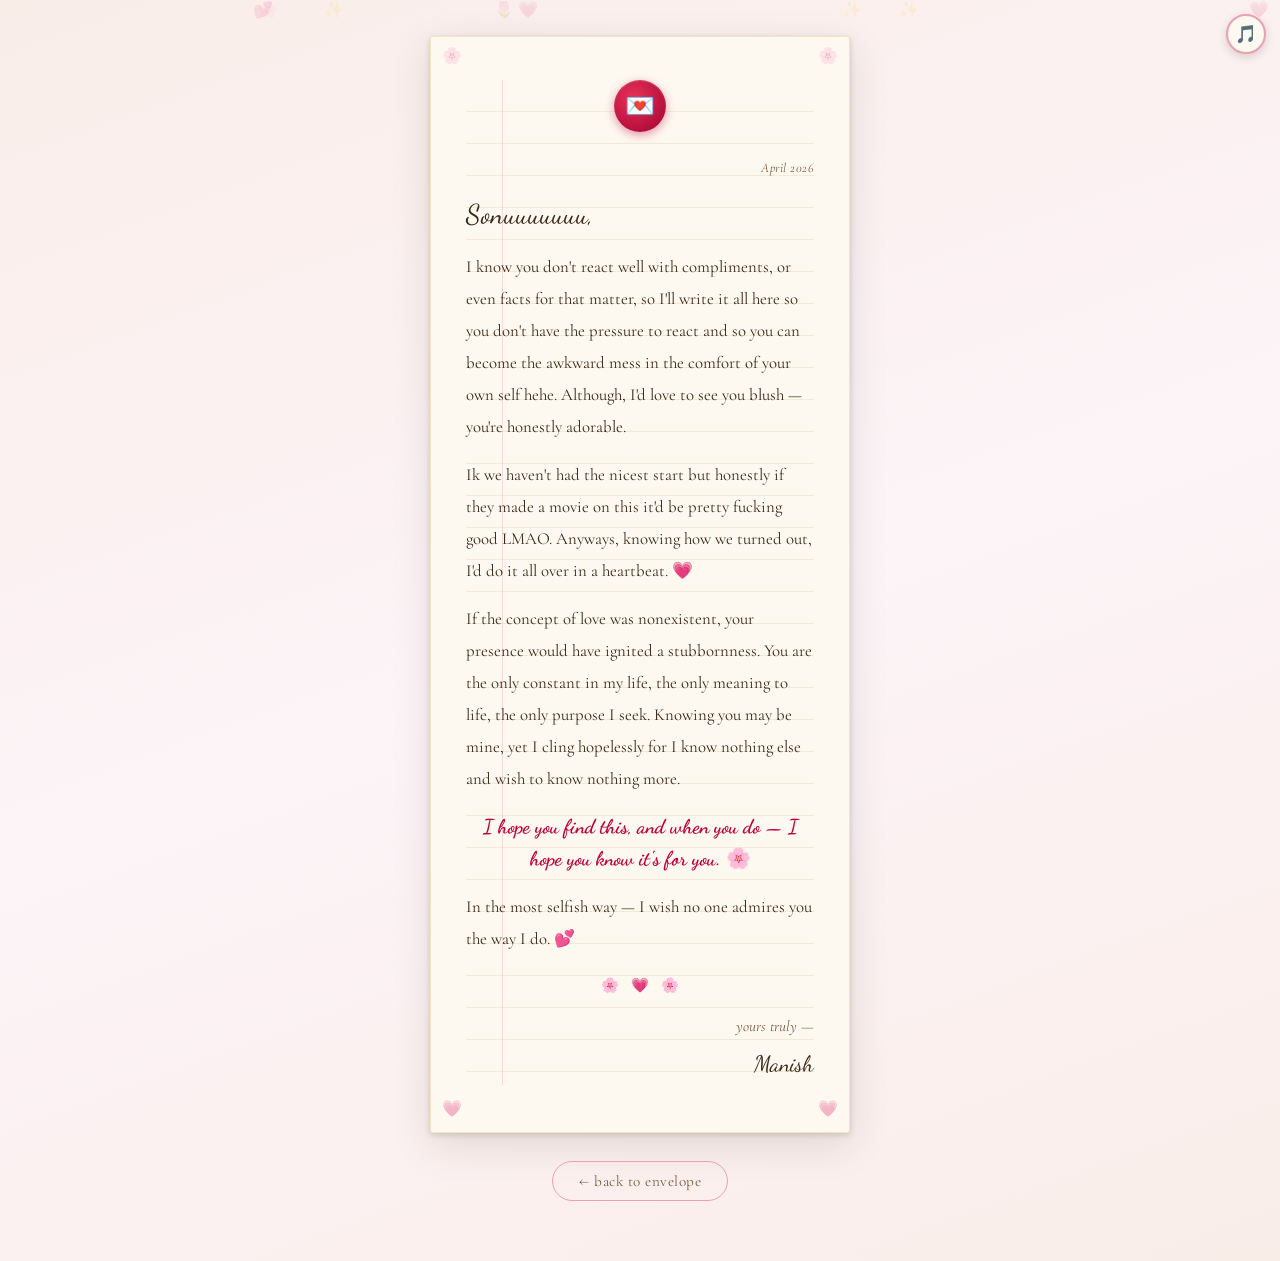
==== src/letter.html @ b6d3b0bf "newww" ====
<!DOCTYPE html>
<html lang="en">
<head>
  <meta charset="UTF-8" />
  <meta name="viewport" content="width=device-width, initial-scale=1.0, maximum-scale=1.0, user-scalable=no" />
  <title>For You 💌</title>
  <link href="https://fonts.googleapis.com/css2?family=Cormorant+Garamond:ital,wght@0,400;0,500;1,400;1,500&family=Dancing+Script:wght@600;700&display=swap" rel="stylesheet" />
  <style>
    *, *::before, *::after { box-sizing: border-box; margin: 0; padding: 0; }

    :root {
      --cream:       #fdf8f0;
      --cream-dark:  #f5ede0;
      --ink:         #3b2a1a;
      --ink-light:   #7a5c3e;
      --red:         #c0003a;
      --pink:        #e8a0b4;
      --gold:        #c9a84c;
      --shadow:      rgba(59, 42, 26, 0.18);
    }

    html, body {
      min-height: 100%;
      background: linear-gradient(160deg, #f9ede8 0%, #fdf4f8 50%, #f9ede8 100%);
      font-family: 'Cormorant Garamond', Georgia, serif;
    }

    /* ── Floating bg petals ── */
    .bg-petals { position: fixed; inset: 0; pointer-events: none; z-index: 0; overflow: hidden; }
    .petal {
      position: absolute;
      font-size: 1rem;
      opacity: 0.14;
      animation: floatUp linear infinite;
    }
    @keyframes floatUp {
      0%   { transform: translateY(100vh) rotate(0deg);   opacity: 0; }
      10%  { opacity: 0.14; }
      90%  { opacity: 0.14; }
      100% { transform: translateY(-80px) rotate(360deg); opacity: 0; }
    }

    /* ── Page wrapper ── */
    .page {
      position: relative;
      z-index: 1;
      min-height: 100vh;
      display: flex;
      flex-direction: column;
      align-items: center;
      padding: 36px 20px 60px;
    }

    /* ── Letter paper ── */
    .letter-paper {
      width: 100%;
      max-width: 420px;
      background: var(--cream);
      border-radius: 3px;
      padding: 44px 36px 48px;
      position: relative;
      box-shadow:
        0 2px 6px var(--shadow),
        0 12px 40px rgba(59,42,26,0.12),
        inset 0 0 0 1px rgba(201,168,76,0.25);
      animation: unfold 0.7s cubic-bezier(0.34, 1.56, 0.64, 1) both;
    }

    @keyframes unfold {
      0%   { opacity: 0; transform: scaleY(0.6) translateY(-30px); }
      100% { opacity: 1; transform: scaleY(1)   translateY(0); }
    }

    /* Ruled lines */
    .letter-paper::before {
      content: '';
      position: absolute;
      inset: 44px 36px 48px 36px;
      background-image: repeating-linear-gradient(
        to bottom,
        transparent 0px,
        transparent 31px,
        rgba(201,168,76,0.18) 31px,
        rgba(201,168,76,0.18) 32px
      );
      pointer-events: none;
    }

    /* Left margin line */
    .letter-paper::after {
      content: '';
      position: absolute;
      top: 44px; bottom: 48px;
      left: 72px;
      width: 1px;
      background: rgba(192, 0, 58, 0.12);
      pointer-events: none;
    }

    /* ── Wax seal top ── */
    .wax-seal {
      display: flex;
      justify-content: center;
      margin-bottom: 28px;
      animation: sealDrop 0.5s cubic-bezier(0.34,1.56,0.64,1) 0.4s both;
    }

    @keyframes sealDrop {
      0%   { opacity: 0; transform: scale(0.4) rotate(-20deg); }
      100% { opacity: 1; transform: scale(1)   rotate(0deg); }
    }

    .wax-seal-circle {
      width: 52px;
      height: 52px;
      border-radius: 50%;
      background: radial-gradient(circle at 38% 35%, #e8335a, #a0002e);
      display: flex;
      align-items: center;
      justify-content: center;
      font-size: 1.5rem;
      box-shadow: 0 3px 10px rgba(192,0,58,0.4), inset 0 1px 2px rgba(255,255,255,0.2);
    }

    /* ── Date ── */
    .letter-date {
      text-align: right;
      font-size: 0.82rem;
      color: var(--ink-light);
      letter-spacing: 0.5px;
      margin-bottom: 22px;
      font-style: italic;
      opacity: 0;
      animation: fadeUp 0.5s ease 0.6s forwards;
    }

    /* ── Salutation ── */
    .letter-salutation {
      font-family: 'Dancing Script', cursive;
      font-size: 1.7rem;
      color: var(--ink);
      margin-bottom: 20px;
      opacity: 0;
      animation: fadeUp 0.5s ease 0.75s forwards;
    }

    /* ── Body paragraphs ── */
    .letter-body p {
      font-size: 1.05rem;
      line-height: 2rem; /* matches ruled lines */
      color: var(--ink);
      margin-bottom: 0;
      padding-bottom: 0;
      text-align: left;
      opacity: 0;
      transform: translateY(8px);
    }

    .letter-body p:not(:last-child) {
      margin-bottom: 16px;
    }

    .letter-body p.anim { animation: fadeUp 0.55s ease forwards; }

    @keyframes fadeUp {
      to { opacity: 1; transform: translateY(0); }
    }

    /* ── Highlight line ── */
    .highlight-line {
      font-family: 'Dancing Script', cursive;
      font-size: 1.25rem !important;
      color: var(--red) !important;
      font-weight: 700;
      text-align: center !important;
      display: block;
      margin: 8px 0 !important;
    }

    /* ── Divider ── */
    .divider {
      text-align: center;
      margin: 20px 0 18px;
      opacity: 0;
      animation: fadeUp 0.5s ease 2.0s forwards;
    }

    .divider span { margin: 0 6px; font-size: 0.9rem; }

    /* ── Closing ── */
    .letter-closing {
      text-align: right;
      opacity: 0;
      animation: fadeUp 0.5s ease 2.2s forwards;
    }

    .letter-closing p {
      font-size: 0.95rem;
      color: var(--ink-light);
      font-style: italic;
      line-height: 1.8;
    }

    .letter-closing .signature {
      font-family: 'Dancing Script', cursive;
      font-size: 1.4rem;
      color: var(--ink);
      font-style: normal;
      margin-top: 4px;
    }

    /* ── Decorative corner flourish ── */
    .corner {
      position: absolute;
      font-size: 1rem;
      opacity: 0.35;
    }
    .corner.tl { top: 10px; left: 12px; }
    .corner.tr { top: 10px; right: 12px; }
    .corner.bl { bottom: 14px; left: 12px; }
    .corner.br { bottom: 14px; right: 12px; }

    /* ── Back button ── */
    .back-btn {
      margin-top: 28px;
      background: none;
      border: 1.5px solid var(--pink);
      border-radius: 30px;
      padding: 10px 26px;
      font-family: 'Cormorant Garamond', serif;
      font-size: 0.95rem;
      color: var(--ink-light);
      cursor: pointer;
      letter-spacing: 0.5px;
      transition: background 0.2s, color 0.2s;
      -webkit-tap-highlight-color: transparent;
      opacity: 0;
      animation: fadeUp 0.5s ease 2.6s forwards;
    }
    .back-btn:active { background: var(--pink); color: white; }

    /* ── Music (carries over) ── */
    .music-btn {
      position: fixed;
      top: 14px; right: 14px;
      z-index: 100;
      background: var(--cream);
      border: 2px solid var(--pink);
      border-radius: 50%;
      width: 40px; height: 40px;
      font-size: 1.1rem;
      cursor: pointer;
      box-shadow: 0 3px 10px var(--shadow);
      display: flex; align-items: center; justify-content: center;
      -webkit-tap-highlight-color: transparent;
    }
    .music-btn.playing { background: #ffd6e0; }

    /* Mobile */
    @media (max-width: 430px) {
      .letter-paper { padding: 36px 24px 40px; }
      .letter-paper::after { left: 60px; }
      .letter-body p { font-size: 0.98rem; }
    }
  </style>
</head>
<body>

  <!-- Floating background petals -->
  <div class="bg-petals" id="bgPetals"></div>

  <!-- Music carries over -->
  <audio id="bgMusic" loop>
    <source src="lovestory.mp3" type="audio/mpeg" />
  </audio>
  <button class="music-btn" id="musicBtn" title="Toggle music">🎵</button>

  <div class="page">
    <div class="letter-paper">

      <!-- Corner florals -->
      <span class="corner tl">🌸</span>
      <span class="corner tr">🌸</span>
      <span class="corner bl">💗</span>
      <span class="corner br">💗</span>

      <!-- Wax seal -->
      <div class="wax-seal">
        <div class="wax-seal-circle">💌</div>
      </div>

      <!-- Date -->
      <p class="letter-date">April 2026</p>

      <!-- Salutation -->
      <p class="letter-salutation">Sonuuuuuuu,</p>

      <!-- Body -->
      <div class="letter-body">
        <p>I know you don't react well with compliments, or even facts for that matter, so I'll write it all here so you don't have the pressure to react and so you can become the awkward mess in the comfort of your own self hehe. Although, I'd love to see you blush — you're honestly adorable.</p>
        <p>Ik we haven't had the nicest start but honestly if they made a movie on this it'd be pretty fucking good LMAO. Anyways, knowing how we turned out, I'd do it all over in a heartbeat. 💗</p>
        <p>If the concept of love was nonexistent, your presence would have ignited a stubbornness. You are the only constant in my life, the only meaning to life, the only purpose I seek. Knowing you may be mine, yet I cling hopelessly for I know nothing else and wish to know nothing more.</p>
        <p><span class="highlight-line">I hope you find this, and when you do — I hope you know it's for you. 🌸</span></p>
        <p>In the most selfish way — I wish no one admires you the way I do. 💕</p>
      </div>

      <!-- Divider -->
      <div class="divider">
        <span>🌸</span><span>💗</span><span>🌸</span>
      </div>

      <!-- Closing -->
      <div class="letter-closing">
        <p>yours truly —</p>
        <p class="signature">Manish</p>
      </div>

    </div>

    <button class="back-btn" onclick="window.location.href='index.html'">← back to envelope</button>
  </div>

  <script>
    // ── Floating petals ──
    const bgPetals = document.getElementById('bgPetals');
    const petals = ['🌸', '💗', '🌷', '✨', '💕'];
    function createPetal() {
      const el = document.createElement('span');
      el.classList.add('petal');
      el.textContent = petals[Math.floor(Math.random() * petals.length)];
      el.style.left = Math.random() * 100 + 'vw';
      const dur = 7 + Math.random() * 9;
      el.style.animationDuration = dur + 's';
      el.style.animationDelay = (Math.random() * 5) + 's';
      bgPetals.appendChild(el);
      setTimeout(() => el.remove(), (dur + 5) * 1000);
    }
    setInterval(createPetal, 900);
    for (let i = 0; i < 6; i++) createPetal();

    // ── Stagger letter body paragraphs ──
    document.querySelectorAll('.letter-body p').forEach((p, i) => {
      p.classList.add('anim');
      p.style.animationDelay = (0.9 + i * 0.3) + 's';
    });

    // ── Music ──
    const bgMusic  = document.getElementById('bgMusic');
    const musicBtn = document.getElementById('musicBtn');
    let started = false;

    function tryPlay() {
      if (started) return;
      bgMusic.volume = 1.0;
      bgMusic.play().then(() => { started = true; musicBtn.classList.add('playing'); }).catch(() => {});
    }

    bgMusic.play().then(() => { started = true; musicBtn.classList.add('playing'); }).catch(() => {});

    ['touchstart', 'click'].forEach(e => document.addEventListener(e, tryPlay, { once: true, passive: true }));

    musicBtn.addEventListener('click', (e) => {
      e.stopPropagation();
      if (bgMusic.paused) { bgMusic.play(); musicBtn.classList.add('playing'); }
      else { bgMusic.pause(); musicBtn.classList.remove('playing'); }
    });

    // Prevent double-tap zoom
    document.addEventListener('touchend', e => { if (e.target !== musicBtn) e.preventDefault(); }, { passive: false });
  </script>
</body>
</html>
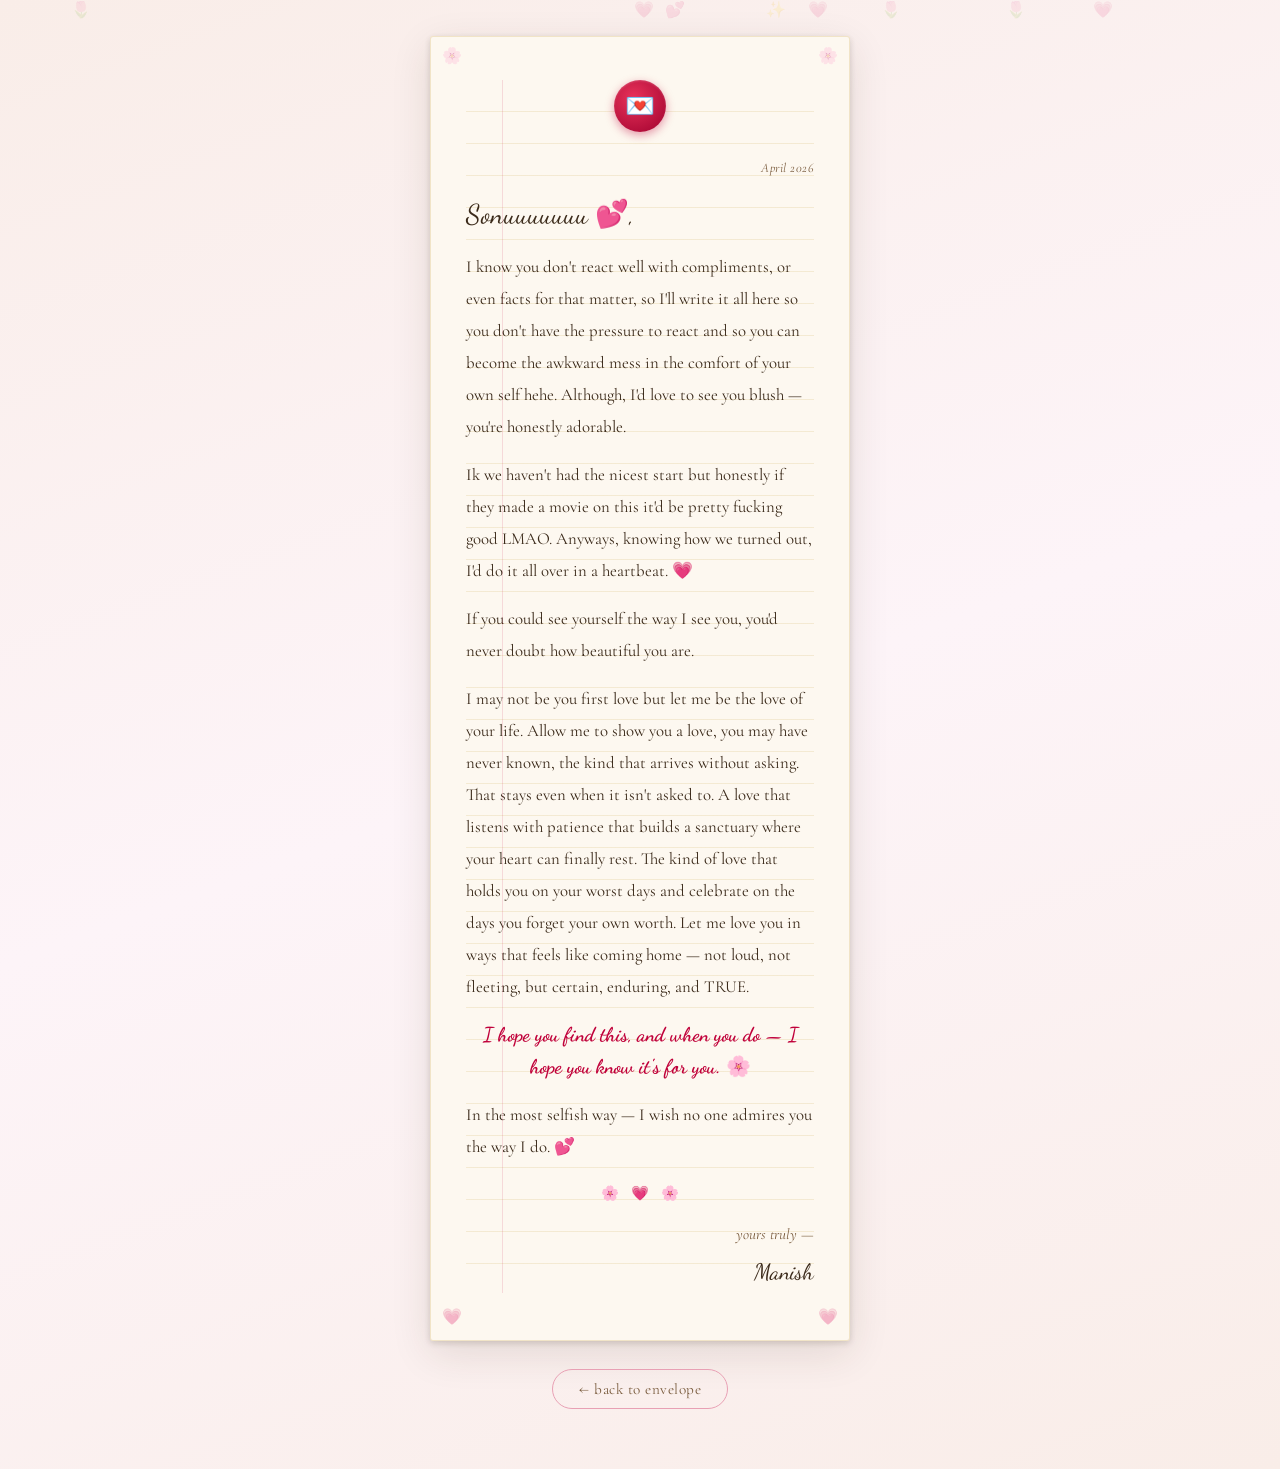
==== commit cc84e7f6: "Enhance letter content and music playback Updated the letter content and improved music functionalit" ====
--- a/src/letter.html
+++ b/src/letter.html
@@ -273,7 +273,6 @@
   <audio id="bgMusic" loop>
     <source src="lovestory.mp3" type="audio/mpeg" />
   </audio>
-  <button class="music-btn" id="musicBtn" title="Toggle music">🎵</button>
 
   <div class="page">
     <div class="letter-paper">
@@ -293,13 +292,14 @@
       <p class="letter-date">April 2026</p>
 
       <!-- Salutation -->
-      <p class="letter-salutation">Sonuuuuuuu,</p>
+      <p class="letter-salutation">Sonuuuuuuu 💕,</p>
 
       <!-- Body -->
       <div class="letter-body">
         <p>I know you don't react well with compliments, or even facts for that matter, so I'll write it all here so you don't have the pressure to react and so you can become the awkward mess in the comfort of your own self hehe. Although, I'd love to see you blush — you're honestly adorable.</p>
         <p>Ik we haven't had the nicest start but honestly if they made a movie on this it'd be pretty fucking good LMAO. Anyways, knowing how we turned out, I'd do it all over in a heartbeat. 💗</p>
-        <p>If the concept of love was nonexistent, your presence would have ignited a stubbornness. You are the only constant in my life, the only meaning to life, the only purpose I seek. Knowing you may be mine, yet I cling hopelessly for I know nothing else and wish to know nothing more.</p>
+        <p>If you could see yourself the way I see you, you'd never doubt how beautiful you are. </p>
+        <p>I may not be you first love but let me be the love of your life. Allow me to show you a love, you may have never known, the kind that arrives without asking. That stays even when it isn't asked to. A love that listens with patience that builds a sanctuary where your heart can finally rest. The kind of love that holds you on your worst days and celebrate on the days you forget your own worth. Let me love you in ways that feels like coming home — not loud, not fleeting, but certain, enduring, and TRUE.</p>
         <p><span class="highlight-line">I hope you find this, and when you do — I hope you know it's for you. 🌸</span></p>
         <p>In the most selfish way — I wish no one admires you the way I do. 💕</p>
       </div>
@@ -317,7 +317,7 @@
 
     </div>
 
-    <button class="back-btn" onclick="window.location.href='index.html'">← back to envelope</button>
+    <button class="back-btn" id="backBtn">← back to envelope</button>
   </div>
 
   <script>
@@ -344,29 +344,36 @@
       p.style.animationDelay = (0.9 + i * 0.3) + 's';
     });
 
-    // ── Music ──
-    const bgMusic  = document.getElementById('bgMusic');
-    const musicBtn = document.getElementById('musicBtn');
-    let started = false;
+    // ── Music — auto-play, no button ──
+    const bgMusic = document.getElementById('bgMusic');
+    bgMusic.volume = 1.0;
 
     function tryPlay() {
-      if (started) return;
-      bgMusic.volume = 1.0;
-      bgMusic.play().then(() => { started = true; musicBtn.classList.add('playing'); }).catch(() => {});
-    }
-
-    bgMusic.play().then(() => { started = true; musicBtn.classList.add('playing'); }).catch(() => {});
-
-    ['touchstart', 'click'].forEach(e => document.addEventListener(e, tryPlay, { once: true, passive: true }));
-
-    musicBtn.addEventListener('click', (e) => {
-      e.stopPropagation();
-      if (bgMusic.paused) { bgMusic.play(); musicBtn.classList.add('playing'); }
-      else { bgMusic.pause(); musicBtn.classList.remove('playing'); }
+      bgMusic.play().then(() => {
+        sessionStorage.setItem('musicPlaying', 'true');
+      }).catch(() => {});
+    }
+
+    tryPlay();
+    document.addEventListener('touchstart', tryPlay, { once: true, passive: true });
+    document.addEventListener('click',      tryPlay, { once: true, passive: true });
+
+    window.addEventListener('pageshow', () => {
+      if (sessionStorage.getItem('musicPlaying') === 'true') tryPlay();
     });
 
-    // Prevent double-tap zoom
-    document.addEventListener('touchend', e => { if (e.target !== musicBtn) e.preventDefault(); }, { passive: false });
+    // ── Back button — touch-friendly ──
+    const backBtn = document.getElementById('backBtn');
+    let backTouchMoved = false;
+    backBtn.addEventListener('touchstart', () => { backTouchMoved = false; }, { passive: true });
+    backBtn.addEventListener('touchmove',  () => { backTouchMoved = true;  }, { passive: true });
+    backBtn.addEventListener('touchend', (e) => {
+      if (!backTouchMoved) {
+        e.preventDefault();
+        window.location.href = 'index.html';
+      }
+    }, { passive: false });
+    backBtn.addEventListener('click', () => { window.location.href = 'index.html'; });
   </script>
 </body>
 </html>
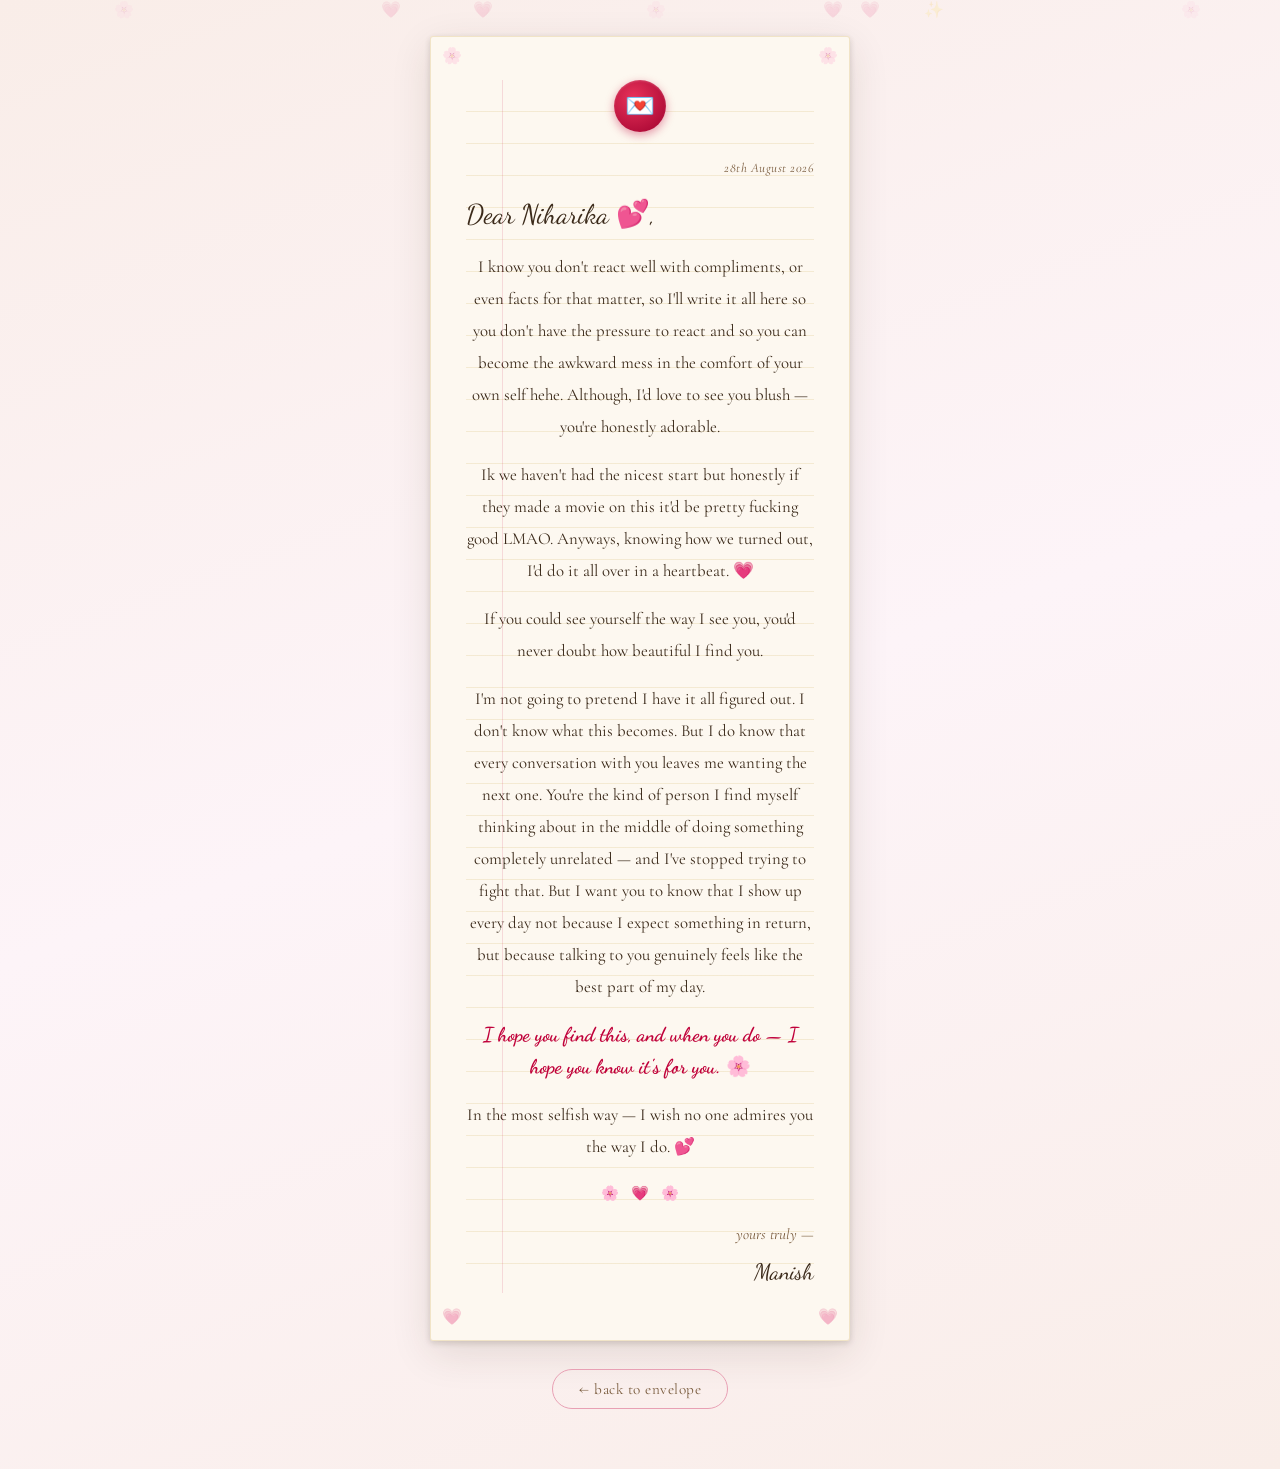
==== commit 3c5f960b: "222" ====
--- a/src/letter.html
+++ b/src/letter.html
@@ -151,7 +151,7 @@
       color: var(--ink);
       margin-bottom: 0;
       padding-bottom: 0;
-      text-align: left;
+      text-align: center;
       opacity: 0;
       transform: translateY(8px);
     }
@@ -289,17 +289,17 @@
       </div>
 
       <!-- Date -->
-      <p class="letter-date">April 2026</p>
+    <p class="letter-date">28th August 2026</p>
 
       <!-- Salutation -->
-      <p class="letter-salutation">Sonuuuuuuu 💕,</p>
+      <p class="letter-salutation">Dear Niharika 💕,</p>
 
       <!-- Body -->
       <div class="letter-body">
         <p>I know you don't react well with compliments, or even facts for that matter, so I'll write it all here so you don't have the pressure to react and so you can become the awkward mess in the comfort of your own self hehe. Although, I'd love to see you blush — you're honestly adorable.</p>
         <p>Ik we haven't had the nicest start but honestly if they made a movie on this it'd be pretty fucking good LMAO. Anyways, knowing how we turned out, I'd do it all over in a heartbeat. 💗</p>
-        <p>If you could see yourself the way I see you, you'd never doubt how beautiful you are. </p>
-        <p>I may not be you first love but let me be the love of your life. Allow me to show you a love, you may have never known, the kind that arrives without asking. That stays even when it isn't asked to. A love that listens with patience that builds a sanctuary where your heart can finally rest. The kind of love that holds you on your worst days and celebrate on the days you forget your own worth. Let me love you in ways that feels like coming home — not loud, not fleeting, but certain, enduring, and TRUE.</p>
+        <p>If you could see yourself the way I see you, you'd never doubt how beautiful I find you. </p>
+        <p>I'm not going to pretend I have it all figured out. I don't know what this becomes. But I do know that every conversation with you leaves me wanting the next one. You're the kind of person I find myself thinking about in the middle of doing something completely unrelated — and I've stopped trying to fight that. But I want you to know that I show up every day not because I expect something in return, but because talking to you genuinely feels like the best part of my day.</p>
         <p><span class="highlight-line">I hope you find this, and when you do — I hope you know it's for you. 🌸</span></p>
         <p>In the most selfish way — I wish no one admires you the way I do. 💕</p>
       </div>
@@ -344,23 +344,10 @@
       p.style.animationDelay = (0.9 + i * 0.3) + 's';
     });
 
-    // ── Music — auto-play, no button ──
+    // ── Music ──
     const bgMusic = document.getElementById('bgMusic');
     bgMusic.volume = 1.0;
-
-    function tryPlay() {
-      bgMusic.play().then(() => {
-        sessionStorage.setItem('musicPlaying', 'true');
-      }).catch(() => {});
-    }
-
-    tryPlay();
-    document.addEventListener('touchstart', tryPlay, { once: true, passive: true });
-    document.addEventListener('click',      tryPlay, { once: true, passive: true });
-
-    window.addEventListener('pageshow', () => {
-      if (sessionStorage.getItem('musicPlaying') === 'true') tryPlay();
-    });
+    bgMusic.play().catch(() => {});
 
     // ── Back button — touch-friendly ──
     const backBtn = document.getElementById('backBtn');
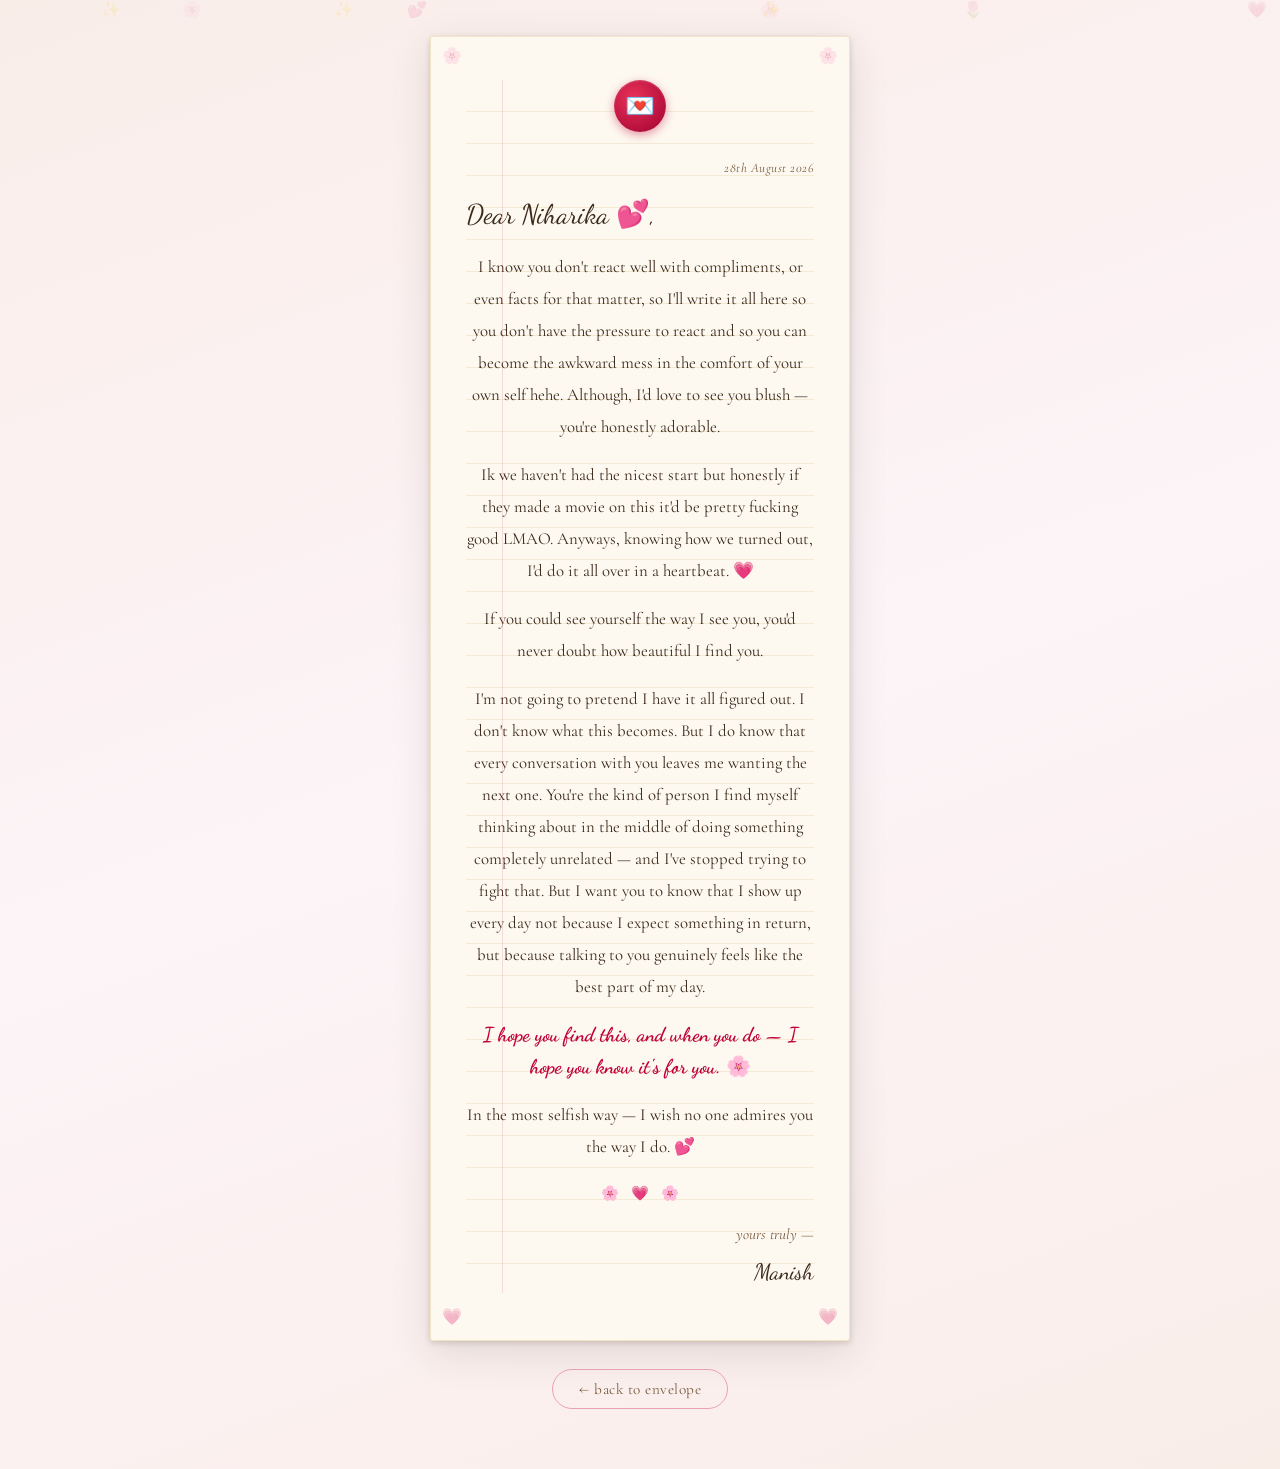
==== commit 54672b52: "Refactor music playback handling Refactor music playback to use a startMusic function and add event " ====
--- a/src/letter.html
+++ b/src/letter.html
@@ -347,7 +347,17 @@
     // ── Music ──
     const bgMusic = document.getElementById('bgMusic');
     bgMusic.volume = 1.0;
-    bgMusic.play().catch(() => {});
+    
+    function startMusic() {
+      bgMusic.play().catch(() => {});
+    }
+    
+    // Try immediately (works on desktop)
+    startMusic();
+    
+    // Mobile needs interaction on this page
+    document.addEventListener('touchstart', startMusic, { once: true, passive: true });
+    document.addEventListener('click', startMusic, { once: true, passive: true });
 
     // ── Back button — touch-friendly ──
     const backBtn = document.getElementById('backBtn');
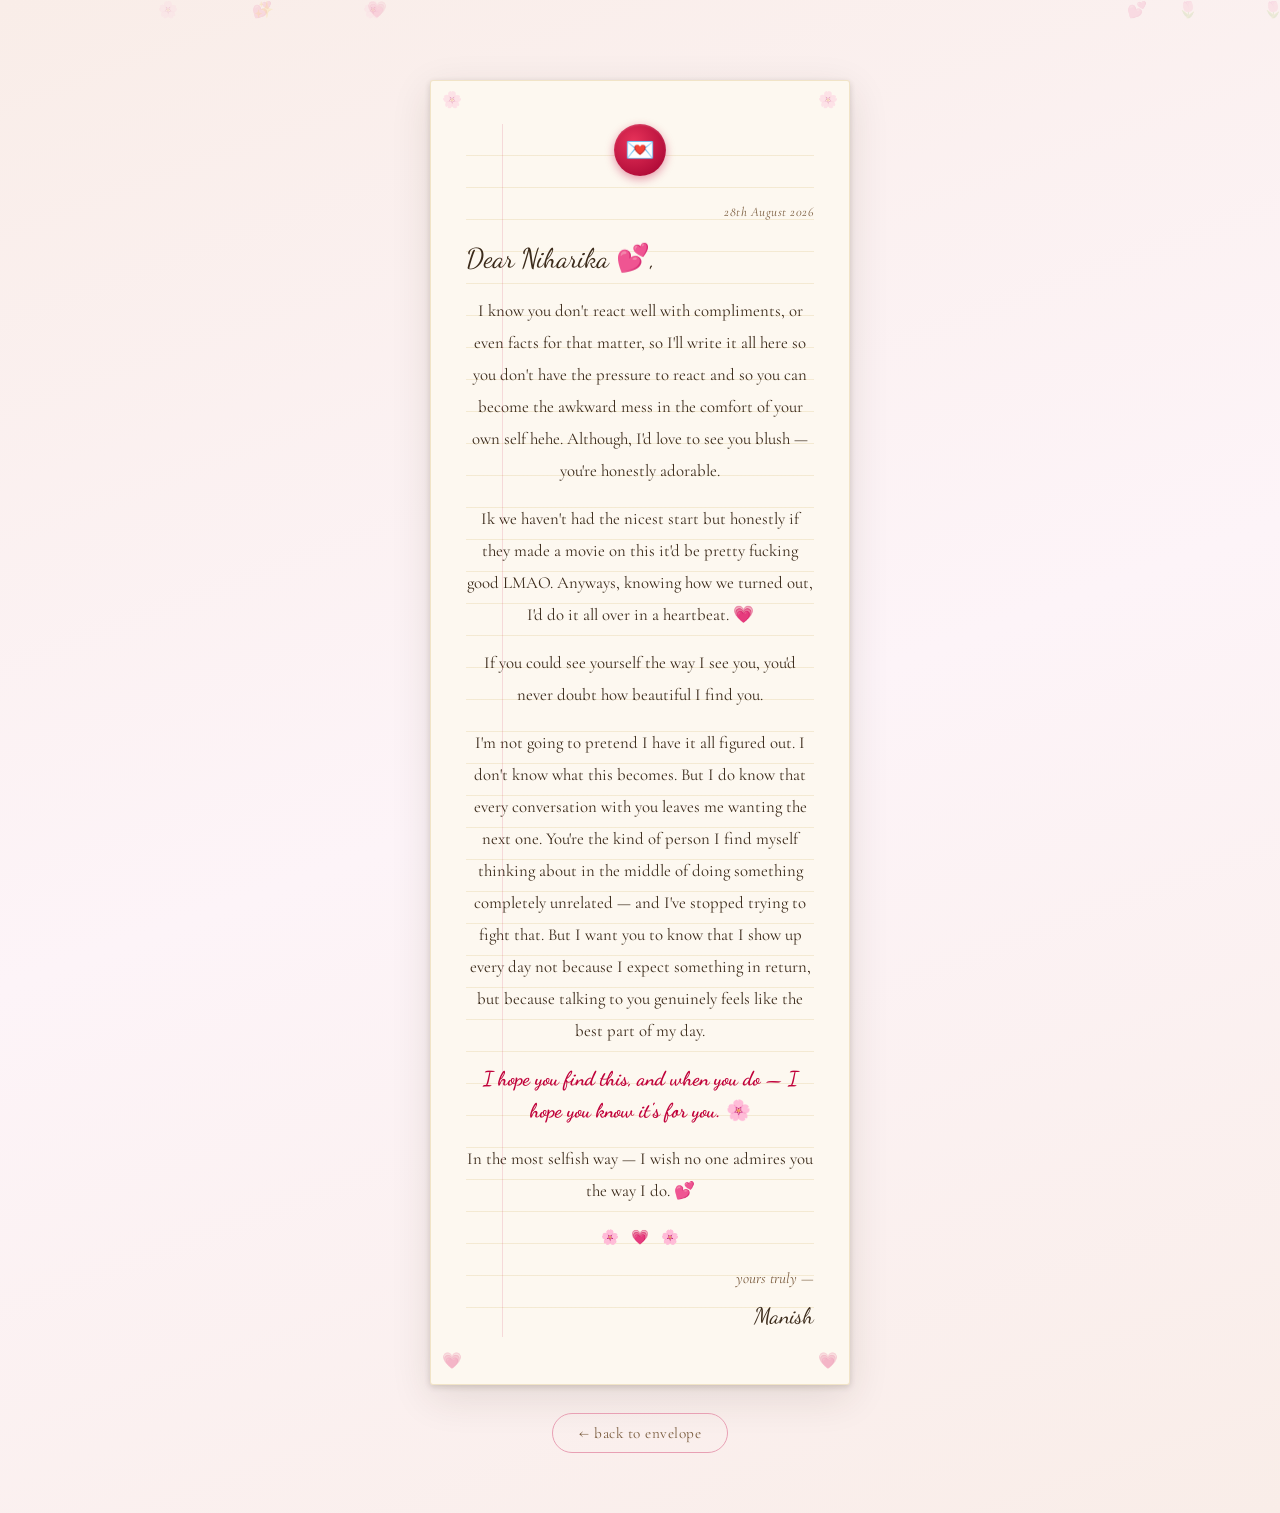
==== commit 37bd42a8: "Remove background music from letter.html Removed background music functionality and related elements" ====
--- a/src/letter.html
+++ b/src/letter.html
@@ -49,6 +49,7 @@
       flex-direction: column;
       align-items: center;
       padding: 36px 20px 60px;
+      padding-top: 80px;
     }
 
     /* ── Letter paper ── */
@@ -269,11 +270,6 @@
   <!-- Floating background petals -->
   <div class="bg-petals" id="bgPetals"></div>
 
-  <!-- Music carries over -->
-  <audio id="bgMusic" loop>
-    <source src="lovestory.mp3" type="audio/mpeg" />
-  </audio>
-
   <div class="page">
     <div class="letter-paper">
 
@@ -343,21 +339,6 @@
       p.classList.add('anim');
       p.style.animationDelay = (0.9 + i * 0.3) + 's';
     });
-
-    // ── Music ──
-    const bgMusic = document.getElementById('bgMusic');
-    bgMusic.volume = 1.0;
-    
-    function startMusic() {
-      bgMusic.play().catch(() => {});
-    }
-    
-    // Try immediately (works on desktop)
-    startMusic();
-    
-    // Mobile needs interaction on this page
-    document.addEventListener('touchstart', startMusic, { once: true, passive: true });
-    document.addEventListener('click', startMusic, { once: true, passive: true });
 
     // ── Back button — touch-friendly ──
     const backBtn = document.getElementById('backBtn');
